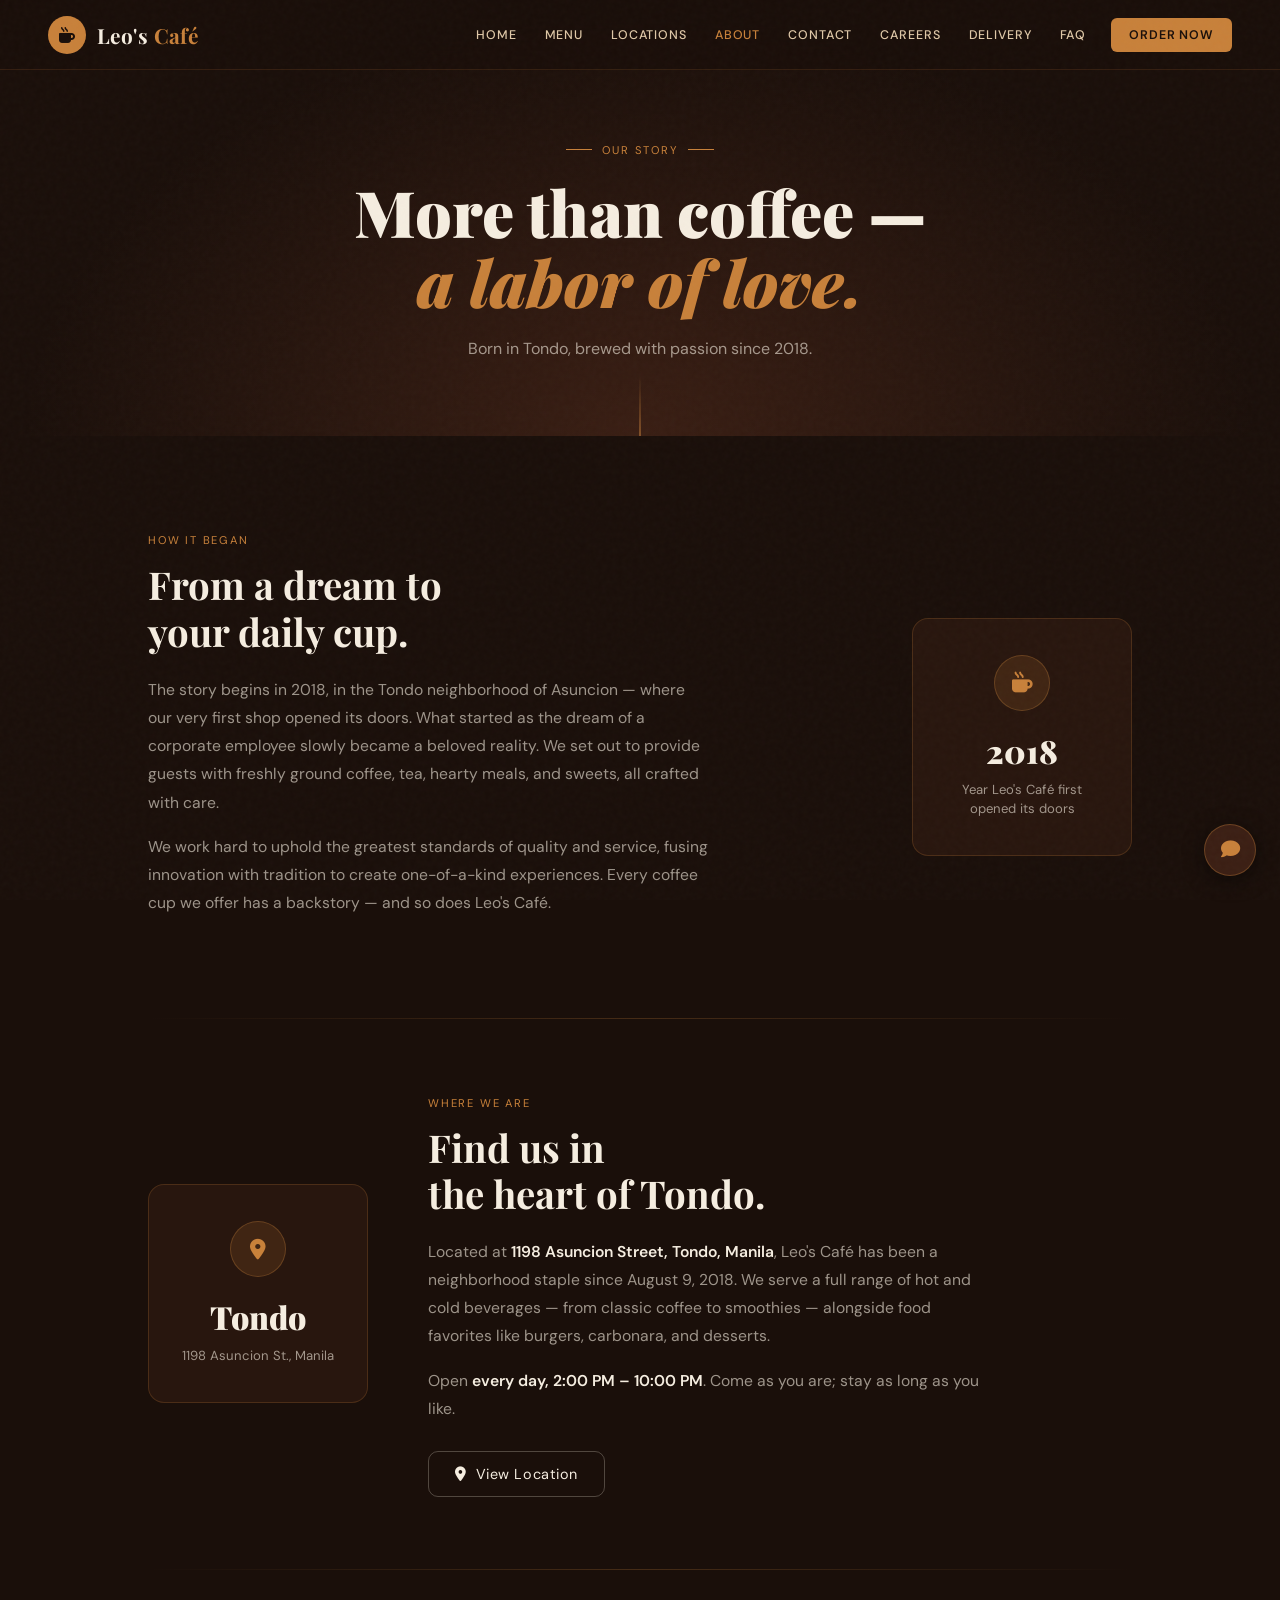
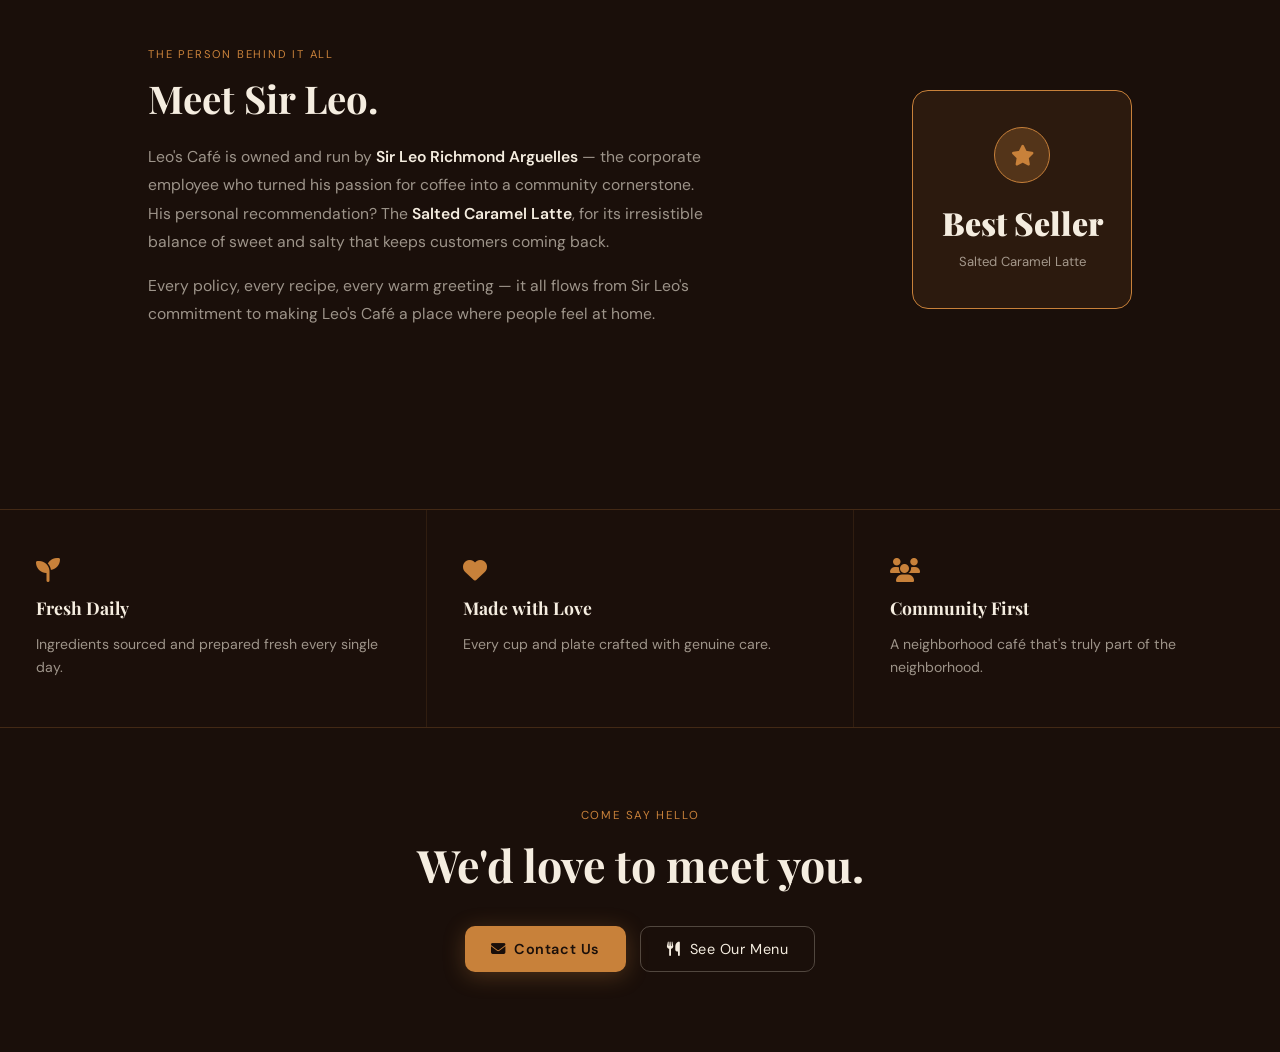
==== abtus.html @ 208da0db "Initial commit" ====
<!DOCTYPE html>
<html lang="en">
<head>
  <meta charset="UTF-8" />
  <meta name="viewport" content="width=device-width, initial-scale=1.0" />
  <title>About Us — Leo's Café</title>
  <link rel="preconnect" href="https://fonts.googleapis.com" />
  <link href="https://fonts.googleapis.com/css2?family=Playfair+Display:ital,wght@0,400;0,700;0,900;1,400;1,700&family=DM+Sans:opsz,wght@9..40,300;9..40,400;9..40,500&display=swap" rel="stylesheet" />
  <link rel="stylesheet" href="https://cdnjs.cloudflare.com/ajax/libs/font-awesome/6.5.0/css/all.min.css" />
  <link rel="stylesheet" href="abtus.css" />
</head>
<body>

  <!-- NAV -->
  <header id="navbar">
    <a href="https://drasthxc.github.io/leo-scafe/index.html" class="logo-wrap">
      <div class="logo-icon"><i class="fa-solid fa-mug-hot"></i></div>
      <span class="logo-text">Leo's <span>Café</span></span>
    </a>

    <button class="hamburger" id="hamburger" aria-label="Toggle menu">
      <i class="fa fa-bars"></i>
    </button>

    <nav id="main-nav">
      <a href="https://drasthxc.github.io/leo-scafe/index.html">Home</a>
      <a href="https://drasthxc.github.io/leo-scafe/menuv2.html">Menu</a>
      <a href="https://drasthxc.github.io/leo-scafe/locationz.html">Locations</a>
      <a href="https://drasthxc.github.io/leo-scafe/abt%20us.html" class="active">About</a>
      <a href="https://drasthxc.github.io/leo-scafe/contacttest%20(main).html">Contact</a>
      <a href="https://drasthxc.github.io/leo-scafe/careers.html">Careers</a>
      <a href="https://drasthxc.github.io/leo-scafe/deliveries.html">Delivery</a>
      <a href="https://drasthxc.github.io/leo-scafe/FAQQ2%20(msin).html">FAQ</a>
      <a href="https://drasthxc.github.io/leo-scafe/deliveries.html" class="nav-cta">Order Now</a>
    </nav>
  </header>

  <!-- HERO -->
  <section class="about-hero">
    <div class="about-hero-inner">
      <p class="hero-tag">Our story</p>
      <h1>More than coffee —<br><em>a labor of love.</em></h1>
      <p class="hero-sub">Born in Tondo, brewed with passion since 2018.</p>
    </div>
  </section>

  <!-- STORY SECTION -->
  <section class="story-section">

    <!-- Origin -->
    <div class="story-block">
      <div class="story-text fade-up">
        <span class="section-label">How it began</span>
        <h2>From a dream to<br>your daily cup.</h2>
        <p>The story begins in 2018, in the Tondo neighborhood of Asuncion — where our very first shop opened its doors. What started as the dream of a corporate employee slowly became a beloved reality. We set out to provide guests with freshly ground coffee, tea, hearty meals, and sweets, all crafted with care.</p>
        <p>We work hard to uphold the greatest standards of quality and service, fusing innovation with tradition to create one-of-a-kind experiences. Every coffee cup we offer has a backstory — and so does Leo's Café.</p>
      </div>
      <div class="story-visual fade-up">
        <div class="visual-card">
          <div class="visual-icon"><i class="fa-solid fa-mug-hot"></i></div>
          <div class="visual-year">2018</div>
          <p>Year Leo's Café first opened its doors</p>
        </div>
      </div>
    </div>

    <div class="section-divider"></div>

    <!-- Location -->
    <div class="story-block reverse">
      <div class="story-text fade-up">
        <span class="section-label">Where we are</span>
        <h2>Find us in<br>the heart of Tondo.</h2>
        <p>Located at <strong>1198 Asuncion Street, Tondo, Manila</strong>, Leo's Café has been a neighborhood staple since August 9, 2018. We serve a full range of hot and cold beverages — from classic coffee to smoothies — alongside food favorites like burgers, carbonara, and desserts.</p>
        <p>Open <strong>every day, 2:00 PM – 10:00 PM</strong>. Come as you are; stay as long as you like.</p>
        <a href="https://drasthxc.github.io/leo-scafe/locationz.html" class="btn-ghost">
          <i class="fa-solid fa-location-dot"></i> View Location
        </a>
      </div>
      <div class="story-visual fade-up">
        <div class="visual-card">
          <div class="visual-icon"><i class="fa-solid fa-location-dot"></i></div>
          <div class="visual-year">Tondo</div>
          <p>1198 Asuncion St., Manila</p>
        </div>
      </div>
    </div>

    <div class="section-divider"></div>

    <!-- Owner -->
    <div class="story-block">
      <div class="story-text fade-up">
        <span class="section-label">The person behind it all</span>
        <h2>Meet Sir Leo.</h2>
        <p>Leo's Café is owned and run by <strong>Sir Leo Richmond Arguelles</strong> — the corporate employee who turned his passion for coffee into a community cornerstone. His personal recommendation? The <strong>Salted Caramel Latte</strong>, for its irresistible balance of sweet and salty that keeps customers coming back.</p>
        <p>Every policy, every recipe, every warm greeting — it all flows from Sir Leo's commitment to making Leo's Café a place where people feel at home.</p>
      </div>
      <div class="story-visual fade-up">
        <div class="visual-card highlight">
          <div class="visual-icon"><i class="fa-solid fa-star"></i></div>
          <div class="visual-year">Best Seller</div>
          <p>Salted Caramel Latte</p>
        </div>
      </div>
    </div>

  </section>

  <!-- VALUES STRIP -->
  <section class="values-strip">
    <div class="value-item fade-up">
      <i class="fa-solid fa-seedling"></i>
      <h3>Fresh Daily</h3>
      <p>Ingredients sourced and prepared fresh every single day.</p>
    </div>
    <div class="value-item fade-up">
      <i class="fa-solid fa-heart"></i>
      <h3>Made with Love</h3>
      <p>Every cup and plate crafted with genuine care.</p>
    </div>
    <div class="value-item fade-up">
      <i class="fa-solid fa-users"></i>
      <h3>Community First</h3>
      <p>A neighborhood café that's truly part of the neighborhood.</p>
    </div>
  </section>

  <!-- BOTTOM CTA -->
  <section class="about-cta fade-up">
    <p class="cta-label">Come say hello</p>
    <h2>We'd love to meet you.</h2>
    <div class="cta-btns">
      <a href="https://drasthxc.github.io/leo-scafe/contacttest%20(main).html" class="btn-primary">
        <i class="fa-solid fa-envelope"></i> Contact Us
      </a>
      <a href="https://drasthxc.github.io/leo-scafe/menuv2.html" class="btn-ghost">
        <i class="fa-solid fa-utensils"></i> See Our Menu
      </a>
    </div>
  </section>

  <!-- CHAT BUTTON -->
  <a href="https://drasthxc.github.io/leo-scafe/contacttest%20(main).html" class="chat-btn" aria-label="Chat with us">
    <i class="fa-solid fa-comment"></i>
  </a>

  <script>
    // Hamburger
    const hamburger = document.getElementById('hamburger');
    const nav = document.getElementById('main-nav');
    hamburger.addEventListener('click', () => nav.classList.toggle('open'));

    // Scroll shrink header
    window.addEventListener('scroll', () => {
      document.getElementById('navbar').classList.toggle('scrolled', window.scrollY > 40);
    });

    // Scroll-triggered fade-up
    const observer = new IntersectionObserver((entries) => {
      entries.forEach(entry => {
        if (entry.isIntersecting) {
          entry.target.style.animationPlayState = 'running';
          observer.unobserve(entry.target);
        }
      });
    }, { threshold: 0.12 });

    document.querySelectorAll('.fade-up').forEach((el, i) => {
      el.style.animationDelay = `${i * 0.08}s`;
      el.style.animationPlayState = 'paused';
      observer.observe(el);
    });
  </script>

</body>
</html>
---- abtus.css ----
/* 
   LEO'S CAFÉ — abtus.css
 */

@import url('https://fonts.googleapis.com/css2?family=Playfair+Display:ital,wght@0,400;0,700;0,900;1,400;1,700&family=DM+Sans:opsz,wght@9..40,300;9..40,400;9..40,500&display=swap');

/*  Variables  */
:root {
  --espresso:  #1a0f0a;
  --roast:     #3b1f14;
  --caramel:   #c8813a;
  --caramel-h: #d9944f;
  --cream:     #f5ede0;
  --latte:     #e0c9a8;
  --muted:     rgba(245,237,224,.60);
  --nav-h:     70px;
  --radius:    10px;
  --transition:.25s ease;
}

/*  Reset  */
*, *::before, *::after { box-sizing: border-box; margin: 0; padding: 0; }
html { scroll-behavior: smooth; }
body {
  font-family: 'DM Sans', sans-serif;
  background: var(--espresso);
  color: var(--cream);
  overflow-x: hidden;
  min-height: 100vh;
}

/* Grain overlay */
body::after {
  content: '';
  position: fixed; inset: 0; z-index: 9999; pointer-events: none;
  opacity: .025;
  background-image: url("data:image/svg+xml,%3Csvg viewBox='0 0 200 200' xmlns='http://www.w3.org/2000/svg'%3E%3Cfilter id='n'%3E%3CfeTurbulence type='fractalNoise' baseFrequency='.85' numOctaves='4' stitchTiles='stitch'/%3E%3C/filter%3E%3Crect width='100%25' height='100%25' filter='url(%23n)'/%3E%3C/svg%3E");
}

/* 
   HEADER / NAV
 */
header {
  position: fixed; top: 0; left: 0; right: 0; z-index: 100;
  height: var(--nav-h);
  display: flex; align-items: center; justify-content: space-between;
  padding: 0 48px;
  background: rgba(26,15,10,.85);
  backdrop-filter: blur(16px);
  border-bottom: 1px solid rgba(200,129,58,.15);
  transition: background var(--transition), box-shadow var(--transition);
}
header.scrolled {
  background: rgba(26,15,10,.97);
  box-shadow: 0 4px 32px rgba(0,0,0,.5);
}

.logo-wrap {
  display: flex; align-items: center; gap: 11px;
  text-decoration: none; flex-shrink: 0;
}
.logo-icon {
  width: 38px; height: 38px; border-radius: 50%;
  background: var(--caramel);
  display: flex; align-items: center; justify-content: center;
  font-size: 16px; color: var(--espresso); flex-shrink: 0;
}
.logo-text {
  font-family: 'Playfair Display', serif;
  font-size: 1.3rem; font-weight: 700;
  color: var(--cream); letter-spacing: .02em;
}
.logo-text span { color: var(--caramel); }

#main-nav { display: flex; align-items: center; gap: 2px; }
#main-nav a {
  font-size: .78rem; font-weight: 500;
  letter-spacing: .07em; text-transform: uppercase;
  color: var(--latte); text-decoration: none;
  padding: 8px 13px; border-radius: 6px;
  transition: color var(--transition), background var(--transition);
  white-space: nowrap;
}
#main-nav a:hover { color: var(--caramel); background: rgba(200,129,58,.1); }
#main-nav a.active { color: var(--caramel); }

.nav-cta {
  margin-left: 10px;
  background: var(--caramel) !important;
  color: var(--espresso) !important;
  font-weight: 600 !important;
  border-radius: 7px;
  padding: 9px 18px !important;
}
.nav-cta:hover { background: var(--caramel-h) !important; }

.hamburger {
  display: none; background: none; border: none;
  color: var(--cream); font-size: 1.25rem;
  cursor: pointer; padding: 8px; border-radius: 6px;
  transition: color var(--transition);
}
.hamburger:hover { color: var(--caramel); }

/* 
   ABOUT HERO
 */
.about-hero {
  padding-top: var(--nav-h);
  min-height: 42vh;
  display: flex; align-items: center; justify-content: center;
  text-align: center;
  position: relative; overflow: hidden;
  background: radial-gradient(ellipse at 50% 100%,
    rgba(59,31,20,.95) 0%, transparent 68%);
}

.about-hero::before {
  content: '';
  position: absolute; bottom: 0; left: 50%; transform: translateX(-50%);
  width: 1px; height: 60px;
  background: linear-gradient(to bottom, transparent, var(--caramel));
}

.about-hero-inner { padding: 64px 24px 74px; max-width: 680px; }

.hero-tag {
  display: inline-flex; align-items: center; gap: 10px;
  font-size: .7rem; letter-spacing: .16em; text-transform: uppercase;
  color: var(--caramel); margin-bottom: 20px;
}
.hero-tag::before, .hero-tag::after {
  content: ''; display: block; width: 26px; height: 1px;
  background: var(--caramel);
}

.about-hero-inner h1 {
  font-family: 'Playfair Display', serif;
  font-size: clamp(2.4rem, 5vw, 4.2rem);
  font-weight: 900; line-height: 1.1;
  color: var(--cream); margin-bottom: 18px;
}
.about-hero-inner h1 em {
  font-style: italic; color: var(--caramel);
}

.hero-sub {
  font-size: 1rem; color: var(--muted); line-height: 1.7;
}

/* 
   STORY SECTION
 */
.story-section {
  max-width: 1080px; margin: 0 auto;
  padding: 20px 48px 80px;
}

/* ── Story block: text + visual card ── */
.story-block {
  display: grid;
  grid-template-columns: 1fr auto;
  gap: 60px;
  align-items: center;
  padding: 72px 0;
}
.story-block.reverse {
  grid-template-columns: auto 1fr;
}
.story-block.reverse .story-text { order: 2; }
.story-block.reverse .story-visual { order: 1; }

/* Text side */
.story-text { max-width: 560px; }

.section-label {
  display: inline-block;
  font-size: .7rem; letter-spacing: .16em; text-transform: uppercase;
  color: var(--caramel); margin-bottom: 14px;
}

.story-text h2 {
  font-family: 'Playfair Display', serif;
  font-size: clamp(1.8rem, 3vw, 2.8rem);
  font-weight: 700; line-height: 1.2;
  color: var(--cream); margin-bottom: 22px;
}

.story-text p {
  font-size: .98rem; line-height: 1.8;
  color: var(--muted); margin-bottom: 16px;
}
.story-text p strong { color: var(--cream); font-weight: 600; }
.story-text p:last-of-type { margin-bottom: 28px; }

/* Visual card */
.story-visual { flex-shrink: 0; }

.visual-card {
  width: 220px;
  padding: 36px 28px;
  border: 1px solid rgba(200,129,58,.22);
  border-radius: 16px;
  background: rgba(59,31,20,.45);
  text-align: center;
  transition: border-color var(--transition), background var(--transition);
}
.visual-card:hover {
  border-color: rgba(200,129,58,.5);
  background: rgba(59,31,20,.7);
}
.visual-card.highlight {
  border-color: var(--caramel);
  background: rgba(200,129,58,.1);
}

.visual-icon {
  width: 56px; height: 56px; border-radius: 50%;
  background: rgba(200,129,58,.15);
  border: 1px solid rgba(200,129,58,.3);
  display: flex; align-items: center; justify-content: center;
  font-size: 1.3rem; color: var(--caramel);
  margin: 0 auto 18px;
}
.visual-card.highlight .visual-icon {
  background: rgba(200,129,58,.25);
  border-color: var(--caramel);
}

.visual-year {
  font-family: 'Playfair Display', serif;
  font-size: 2rem; font-weight: 900;
  color: var(--cream); margin-bottom: 8px;
}

.visual-card p {
  font-size: .82rem; line-height: 1.5;
  color: var(--muted);
}

/* Divider */
.section-divider {
  width: 100%; height: 1px;
  background: linear-gradient(to right,
    transparent, rgba(200,129,58,.25), transparent);
}

/* 
   BUTTONS 
 */
.btn-primary {
  display: inline-flex; align-items: center; gap: 9px;
  background: var(--caramel); color: var(--espresso);
  font-family: 'DM Sans', sans-serif;
  font-weight: 600; font-size: .9rem; letter-spacing: .04em;
  padding: 13px 26px; border-radius: var(--radius);
  text-decoration: none;
  box-shadow: 0 4px 22px rgba(200,129,58,.3);
  transition: transform var(--transition), box-shadow var(--transition), background var(--transition);
}
.btn-primary:hover {
  background: var(--caramel-h);
  transform: translateY(-2px);
  box-shadow: 0 8px 32px rgba(200,129,58,.5);
}

.btn-ghost {
  display: inline-flex; align-items: center; gap: 9px;
  border: 1px solid rgba(245,237,224,.25);
  color: var(--cream);
  font-family: 'DM Sans', sans-serif;
  font-size: .9rem; letter-spacing: .04em;
  padding: 13px 26px; border-radius: var(--radius);
  text-decoration: none;
  transition: border-color var(--transition), color var(--transition);
}
.btn-ghost:hover { border-color: var(--caramel); color: var(--caramel); }

/* 
   VALUES STRIP
 */
.values-strip {
  display: grid; grid-template-columns: repeat(3, 1fr);
  gap: 1px;
  background: rgba(200,129,58,.12);
  border-top: 1px solid rgba(200,129,58,.12);
  border-bottom: 1px solid rgba(200,129,58,.12);
}

.value-item {
  background: rgba(26,15,10,.9);
  padding: 48px 36px;
  display: flex; flex-direction: column; gap: 14px;
  transition: background var(--transition);
}
.value-item:hover { background: rgba(59,31,20,.9); }

.value-item i {
  font-size: 1.5rem; color: var(--caramel);
}
.value-item h3 {
  font-family: 'Playfair Display', serif;
  font-size: 1.1rem; font-weight: 700; color: var(--cream);
}
.value-item p {
  font-size: .88rem; line-height: 1.65; color: var(--muted);
}

/* 
   BOTTOM CTA
 */
.about-cta {
  text-align: center;
  padding: 80px 24px;
  max-width: 640px; margin: 0 auto;
}

.cta-label {
  font-size: .72rem; letter-spacing: .14em; text-transform: uppercase;
  color: var(--caramel); margin-bottom: 12px;
}
.about-cta h2 {
  font-family: 'Playfair Display', serif;
  font-size: clamp(1.8rem, 3.5vw, 2.8rem);
  font-weight: 700; color: var(--cream);
  margin-bottom: 32px;
}
.cta-btns {
  display: flex; gap: 14px; justify-content: center; flex-wrap: wrap;
}

/* 
   CHAT BUTTON
 */
.chat-btn {
  position: fixed; bottom: 24px; right: 24px; z-index: 200;
  width: 52px; height: 52px; border-radius: 50%;
  background: var(--roast);
  border: 1px solid rgba(200,129,58,.35);
  color: var(--caramel);
  display: flex; align-items: center; justify-content: center;
  font-size: 1.2rem; text-decoration: none;
  box-shadow: 0 4px 20px rgba(0,0,0,.5);
  transition: background var(--transition), transform var(--transition), box-shadow var(--transition);
}
.chat-btn:hover {
  background: var(--caramel); color: var(--espresso);
  transform: scale(1.1);
  box-shadow: 0 6px 28px rgba(200,129,58,.45);
}

/* 
   ENTRANCE ANIMATION
 */
.fade-up {
  opacity: 0;
  transform: translateY(24px);
  animation: fadeUp .6s forwards ease-out;
}
@keyframes fadeUp {
  to { opacity: 1; transform: translateY(0); }
}

/* 
   RESPONSIVE — Tablet
 */
@media (max-width: 900px) {
  .story-section { padding: 20px 32px 60px; }

  .story-block,
  .story-block.reverse {
    grid-template-columns: 1fr;
    gap: 36px;
    padding: 52px 0;
  }
  .story-block.reverse .story-text { order: 1; }
  .story-block.reverse .story-visual { order: 2; }

  .story-text { max-width: 100%; }

  .visual-card { width: 100%; max-width: 320px; }

  .values-strip { grid-template-columns: 1fr; }
}

/* 
   RESPONSIVE — Mobile
 */
@media (max-width: 720px) {
  header { padding: 0 20px; }
  .hamburger { display: block; }

  #main-nav {
    display: none; flex-direction: column;
    position: fixed; top: var(--nav-h); left: 0; right: 0;
    background: rgba(26,15,10,.98);
    padding: 20px 24px 28px;
    border-bottom: 1px solid rgba(200,129,58,.15);
    gap: 4px;
  }
  #main-nav.open { display: flex; }
  #main-nav a { font-size: .9rem; padding: 12px 14px; width: 100%; border-radius: 6px; }
  .nav-cta { margin-left: 0; margin-top: 6px; text-align: center; }

  .story-section { padding: 16px 20px 60px; }
  .value-item { padding: 32px 24px; }
  .about-cta { padding: 60px 20px; }
}
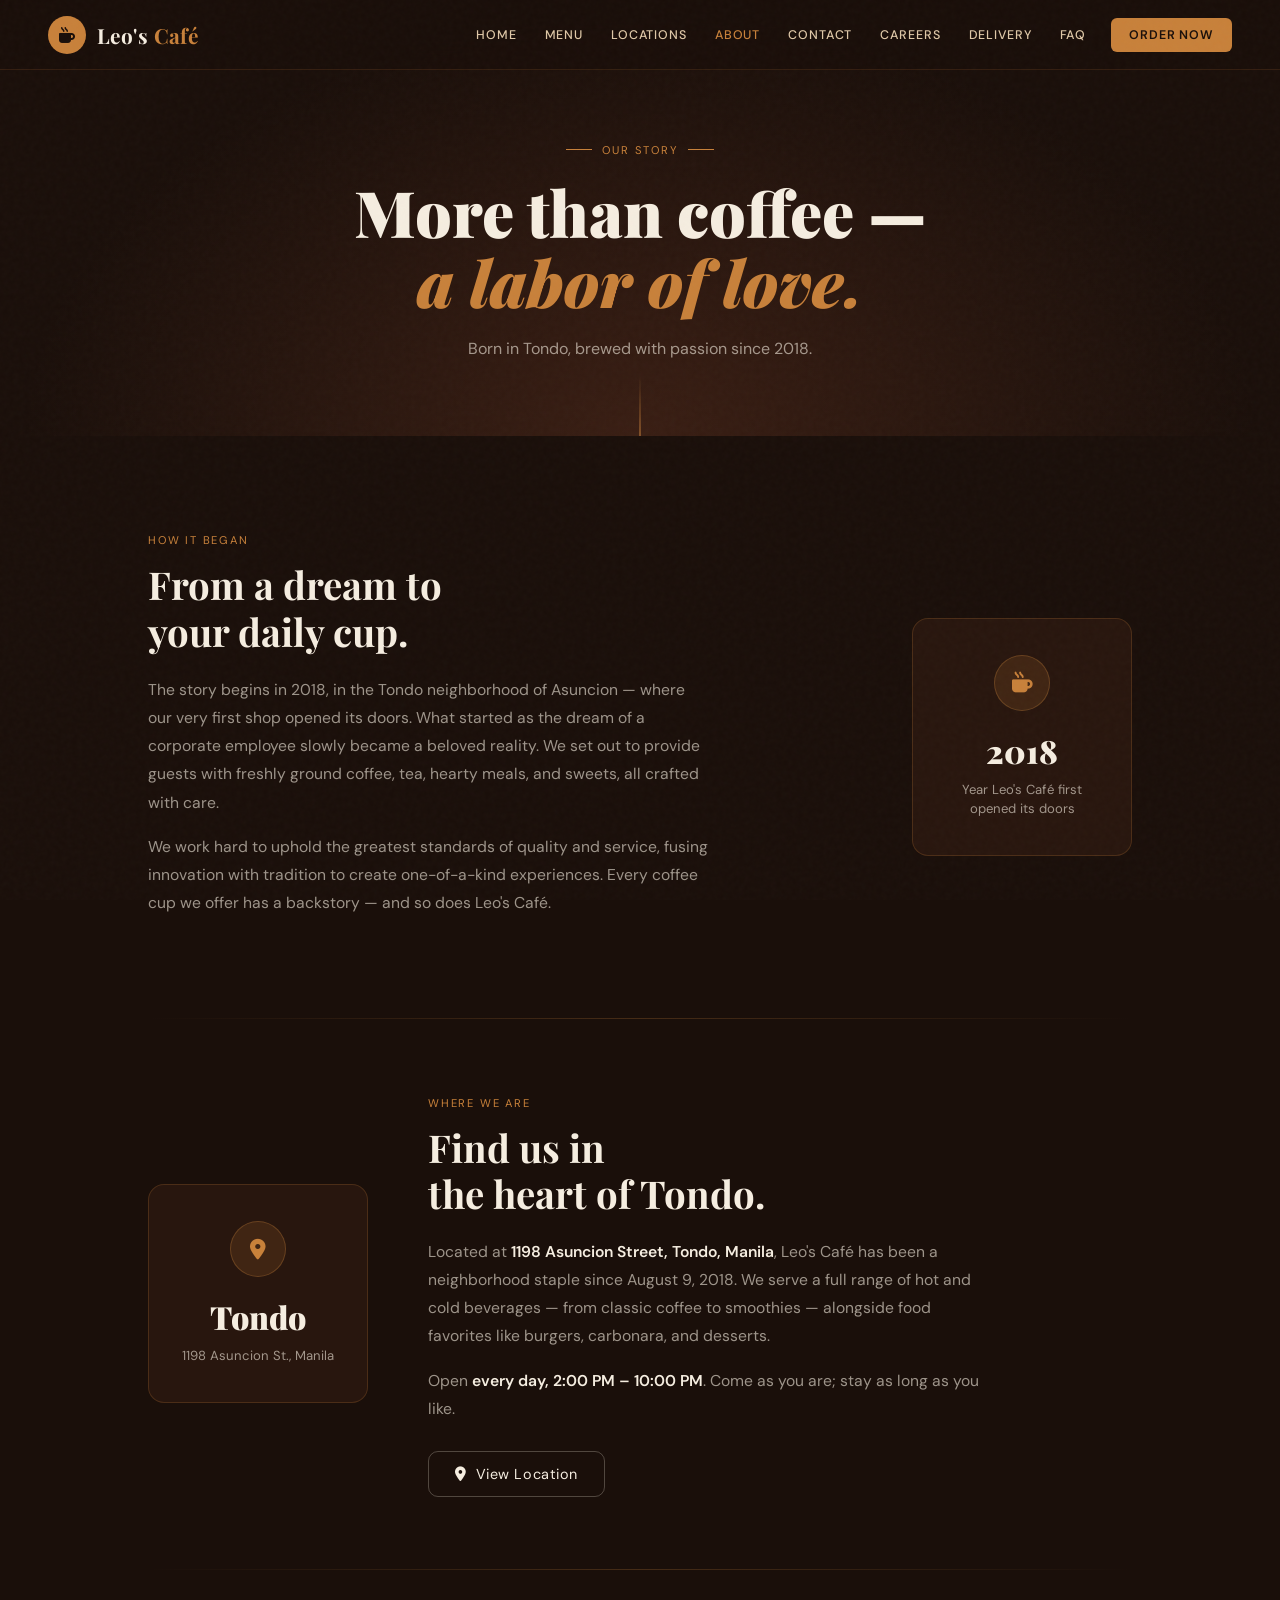
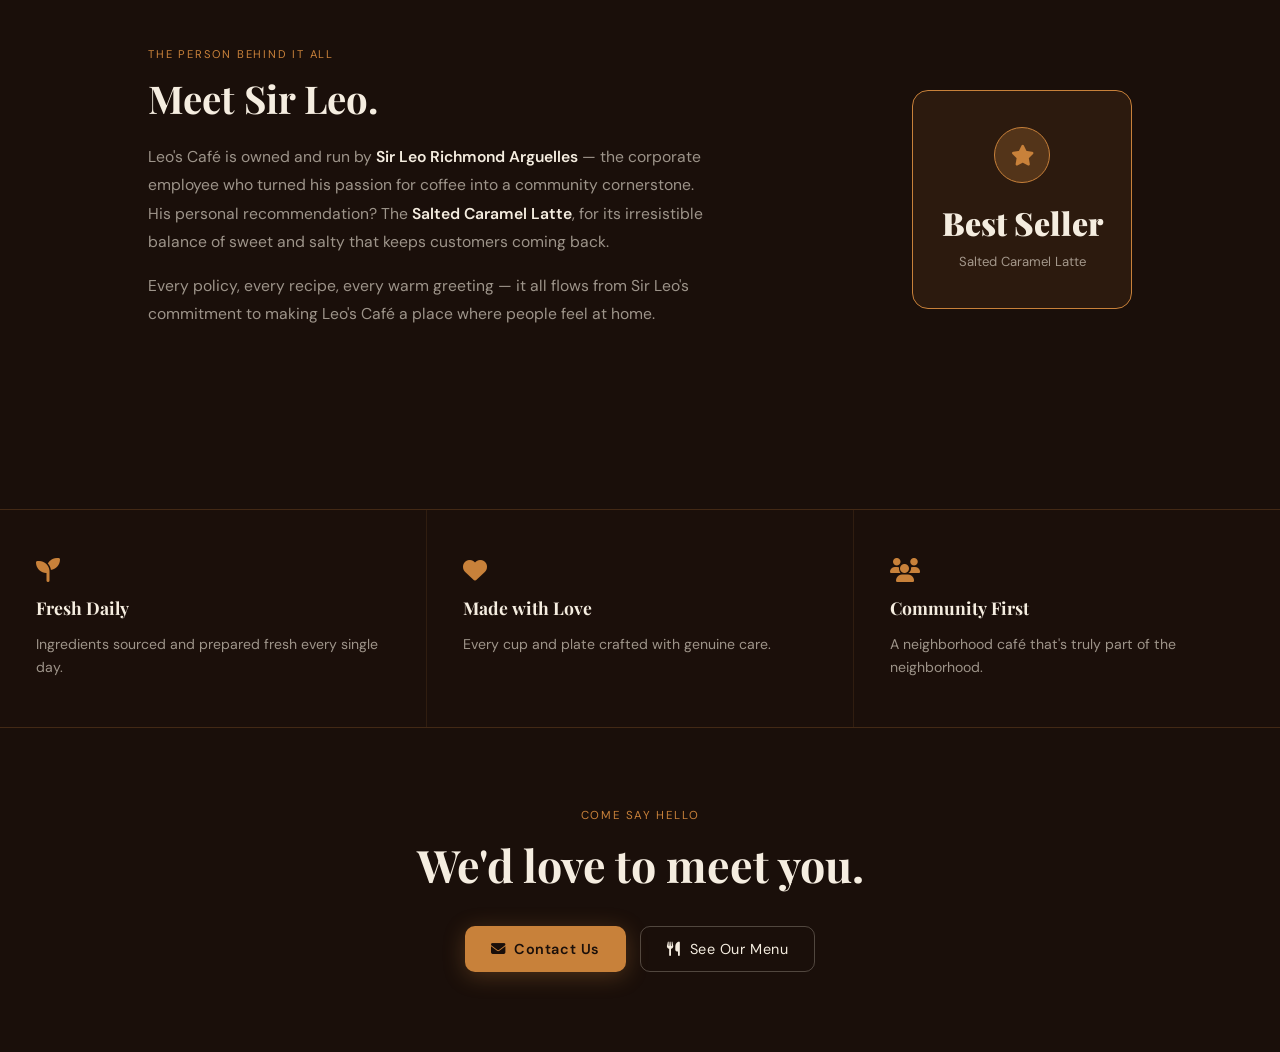
==== commit 63e928b4: "Update links in abtus.html for improved UI" ====
--- a/abtus.html
+++ b/abtus.html
@@ -23,15 +23,15 @@
     </button>
 
     <nav id="main-nav">
-      <a href="https://drasthxc.github.io/leo-scafe/index.html">Home</a>
-      <a href="https://drasthxc.github.io/leo-scafe/menuv2.html">Menu</a>
-      <a href="https://drasthxc.github.io/leo-scafe/locationz.html">Locations</a>
-      <a href="https://drasthxc.github.io/leo-scafe/abt%20us.html" class="active">About</a>
-      <a href="https://drasthxc.github.io/leo-scafe/contacttest%20(main).html">Contact</a>
-      <a href="https://drasthxc.github.io/leo-scafe/careers.html">Careers</a>
-      <a href="https://drasthxc.github.io/leo-scafe/deliveries.html">Delivery</a>
-      <a href="https://drasthxc.github.io/leo-scafe/FAQQ2%20(msin).html">FAQ</a>
-      <a href="https://drasthxc.github.io/leo-scafe/deliveries.html" class="nav-cta">Order Now</a>
+      <a href="https://drasthxc.github.io/Improved_UI_-Leo-s-Cafe-/index.html">Home</a>
+      <a href="https://drasthxc.github.io/Improved_UI_-Leo-s-Cafe-/menuv2.html">Menu</a>
+      <a href="https://drasthxc.github.io/Improved_UI_-Leo-s-Cafe-/locationz.html">Locations</a>
+      <a href="https://drasthxc.github.io/Improved_UI_-Leo-s-Cafe-/abtus.html" class="active">About</a>
+      <a href="https://drasthxc.github.io/Improved_UI_-Leo-s-Cafe-/contacttest.html">Contact</a>
+      <a href="https://drasthxc.github.io/Improved_UI_-Leo-s-Cafe-/careers.html">Careers</a>
+      <a href="https://drasthxc.github.io/Improved_UI_-Leo-s-Cafe-/deliveries.html">Delivery</a>
+      <a href="https://drasthxc.github.io/Improved_UI_-Leo-s-Cafe-/faq.html">FAQ</a>
+      <a href="https://drasthxc.github.io/Improved_UI_-Leo-s-Cafe-/trymenuwthcart.html" class="nav-cta">Order Now</a>
     </nav>
   </header>
 
@@ -73,7 +73,7 @@
         <h2>Find us in<br>the heart of Tondo.</h2>
         <p>Located at <strong>1198 Asuncion Street, Tondo, Manila</strong>, Leo's Café has been a neighborhood staple since August 9, 2018. We serve a full range of hot and cold beverages — from classic coffee to smoothies — alongside food favorites like burgers, carbonara, and desserts.</p>
         <p>Open <strong>every day, 2:00 PM – 10:00 PM</strong>. Come as you are; stay as long as you like.</p>
-        <a href="https://drasthxc.github.io/leo-scafe/locationz.html" class="btn-ghost">
+        <a href="https://drasthxc.github.io/Improved_UI_-Leo-s-Cafe-/locationz.html" class="btn-ghost">
           <i class="fa-solid fa-location-dot"></i> View Location
         </a>
       </div>
@@ -131,19 +131,14 @@
     <p class="cta-label">Come say hello</p>
     <h2>We'd love to meet you.</h2>
     <div class="cta-btns">
-      <a href="https://drasthxc.github.io/leo-scafe/contacttest%20(main).html" class="btn-primary">
+      <a href="https://drasthxc.github.io/Improved_UI_-Leo-s-Cafe-/contacttest.html" class="btn-primary">
         <i class="fa-solid fa-envelope"></i> Contact Us
       </a>
-      <a href="https://drasthxc.github.io/leo-scafe/menuv2.html" class="btn-ghost">
+      <a href="https://drasthxc.github.io/Improved_UI_-Leo-s-Cafe-/menuv2.html" class="btn-ghost">
         <i class="fa-solid fa-utensils"></i> See Our Menu
       </a>
     </div>
   </section>
-
-  <!-- CHAT BUTTON -->
-  <a href="https://drasthxc.github.io/leo-scafe/contacttest%20(main).html" class="chat-btn" aria-label="Chat with us">
-    <i class="fa-solid fa-comment"></i>
-  </a>
 
   <script>
     // Hamburger
